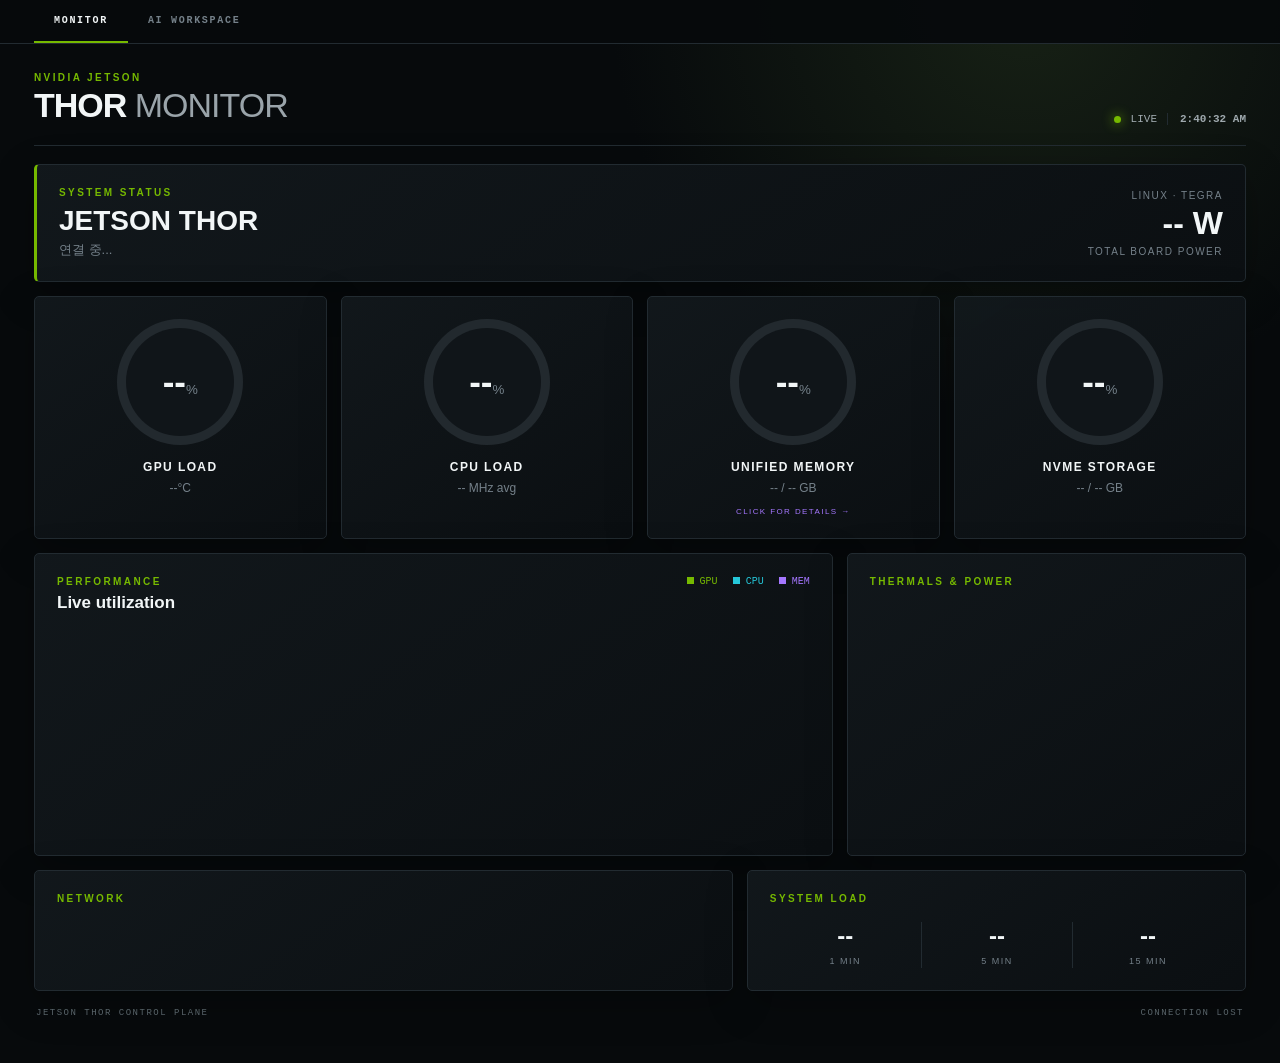
==== index.html @ 1fd7d916 "Initial Jetson Thor Monitor release" ====
<!doctype html><html lang="ko"><head><meta charset="utf-8"><meta name="viewport" content="width=device-width,initial-scale=1"><title>Jetson Thor Monitor</title><link rel="stylesheet" href="style.css"><link rel="stylesheet" href="detail.css"><link rel="stylesheet" href="tabs.css?v=6"></head>
<body><div class="shell"><header><div><div class="eyebrow">NVIDIA JETSON</div><h1>THOR <span>MONITOR</span></h1></div><div class="online"><i></i><span>LIVE</span><b id="clock">--:--:--</b></div></header>
<main><section class="hero card"><div><p class="label">SYSTEM STATUS</p><h2 id="hostname">JETSON THOR</h2><p id="uptime">연결 중...</p></div><div class="hero-meta"><span>LINUX · TEGRA</span><strong id="powerTotal">-- W</strong><small>TOTAL BOARD POWER</small></div></section>
<section class="gauges"><article class="card gauge"><div class="ring" id="gpuRing"><div><strong id="gpu">--</strong><small>%</small></div></div><h3>GPU LOAD</h3><p id="gpuTemp">--°C</p></article><article class="card gauge"><div class="ring cyan" id="cpuRing"><div><strong id="cpu">--</strong><small>%</small></div></div><h3>CPU LOAD</h3><p id="cpuClock">-- MHz avg</p></article><article class="card gauge clickable" id="memoryCard"><div class="ring violet" id="memRing"><div><strong id="mem">--</strong><small>%</small></div></div><h3>UNIFIED MEMORY</h3><p id="memText">-- / -- GB</p><small class="inspect">CLICK FOR DETAILS →</small></article><article class="card gauge"><div class="ring amber" id="diskRing"><div><strong id="disk">--</strong><small>%</small></div></div><h3>NVME STORAGE</h3><p id="diskText">-- / -- GB</p></article></section>
<section class="grid"><article class="card chart-card"><div class="title"><div><p class="label">PERFORMANCE</p><h3>Live utilization</h3></div><div class="legend"><span class="g">GPU</span><span class="c">CPU</span><span class="m">MEM</span></div></div><canvas id="chart"></canvas></article>
<article class="card telemetry"><p class="label">THERMALS & POWER</p><div id="telemetry"></div></article></section>
<section class="bottom"><article class="card"><p class="label">NETWORK</p><div id="network" class="rows"></div></article><article class="card"><p class="label">SYSTEM LOAD</p><div class="loads"><div><strong id="load1">--</strong><span>1 MIN</span></div><div><strong id="load5">--</strong><span>5 MIN</span></div><div><strong id="load15">--</strong><span>15 MIN</span></div></div></article></section></main><footer><span>JETSON THOR CONTROL PLANE</span><span id="updated">WAITING FOR TELEMETRY</span></footer></div><div class="modal" id="memoryModal"><div class="modal-panel card"><button id="closeMemory">×</button><p class="label">UNIFIED MEMORY INSPECTOR</p><h2>Memory detail</h2><div id="memoryBar" class="memory-bar"></div><div id="memoryLegend" class="memory-legend"></div><h3 class="process-title">TOP PROCESSES BY RESIDENT MEMORY</h3><div id="processes" class="processes"></div></div></div><script src="app.js"></script><script src="memory.js"></script><script src="tabs.js?v=6"></script></body></html>
---- style.css ----
:root{--bg:#070a0c;--panel:#101519;--line:#222b31;--green:#76b900;--cyan:#25c7d9;--violet:#a577ff;--amber:#ffb454;--muted:#75818a;--text:#f2f6f7}*{box-sizing:border-box}body{margin:0;background:radial-gradient(circle at 80% 0,#172115 0,transparent 28%),var(--bg);color:var(--text);font-family:Inter,Segoe UI,Arial,sans-serif}.shell{max-width:1500px;margin:auto;padding:28px 34px}header{display:flex;justify-content:space-between;align-items:end;border-bottom:1px solid var(--line);padding-bottom:20px}h1{margin:3px 0 0;font-size:34px;letter-spacing:-1px}h1 span{font-weight:300;color:#9aa4aa}.eyebrow,.label{font-size:10px;letter-spacing:2.4px;color:var(--green);font-weight:800;margin:0}.online{display:flex;gap:10px;align-items:center;font:11px monospace;color:#9fa9ae}.online i{width:7px;height:7px;border-radius:50%;background:var(--green);box-shadow:0 0 12px var(--green)}.online b{border-left:1px solid var(--line);padding-left:12px}main{display:grid;gap:14px;margin-top:18px}.card{background:linear-gradient(145deg,rgba(18,24,28,.96),rgba(11,15,18,.98));border:1px solid var(--line);border-radius:5px;padding:22px;box-shadow:0 12px 40px #0004}.hero{display:flex;justify-content:space-between;align-items:center;border-left:3px solid var(--green)}.hero h2{font-size:28px;margin:7px 0 4px}.hero p:not(.label){margin:0;color:var(--muted);font-size:13px}.hero-meta{text-align:right;display:grid}.hero-meta span,.hero-meta small{font-size:10px;color:var(--muted);letter-spacing:1.5px}.hero-meta strong{font-size:32px;margin:4px 0}.gauges{display:grid;grid-template-columns:repeat(4,1fr);gap:14px}.gauge{text-align:center}.ring{--v:0;--color:var(--green);width:126px;height:126px;margin:0 auto 15px;border-radius:50%;display:grid;place-items:center;background:conic-gradient(var(--color) calc(var(--v)*1%),#22292e 0);position:relative}.ring:before{content:"";position:absolute;inset:9px;background:#101519;border-radius:50%}.ring div{z-index:1}.ring strong{font-size:35px}.ring small{color:var(--muted)}.ring.cyan{--color:var(--cyan)}.ring.violet{--color:var(--violet)}.ring.amber{--color:var(--amber)}.gauge h3{font-size:12px;letter-spacing:1.4px;margin:0}.gauge p{color:var(--muted);font-size:12px;margin:7px 0 0}.grid{display:grid;grid-template-columns:2fr 1fr;gap:14px}.title{display:flex;justify-content:space-between}.title h3{margin:6px 0;font-size:17px}.legend{display:flex;gap:15px;font:10px monospace}.legend span:before{content:"";display:inline-block;width:7px;height:7px;margin-right:6px;background:currentColor}.g{color:var(--green)}.c{color:var(--cyan)}.m{color:var(--violet)}canvas{width:100%;height:210px}.telemetry>div{margin-top:15px}.tele{display:grid;grid-template-columns:1fr auto;gap:8px;padding:10px 0;border-bottom:1px solid #1d252a}.tele span{font-size:12px;color:#aab3b8}.tele strong{font:13px monospace}.bar{grid-column:1/-1;height:3px;background:#222a2f}.bar i{display:block;height:100%;background:var(--green)}.bottom{display:grid;grid-template-columns:1.4fr 1fr;gap:14px}.rows{margin-top:14px}.netrow{display:grid;grid-template-columns:1fr auto auto;gap:22px;padding:8px 0;font:12px monospace;color:#b4bec3}.netrow b{color:var(--cyan)}.loads{display:grid;grid-template-columns:repeat(3,1fr);text-align:center;margin-top:18px}.loads div+div{border-left:1px solid var(--line)}.loads strong{display:block;font-size:24px}.loads span{font-size:9px;color:var(--muted);letter-spacing:1.5px}footer{display:flex;justify-content:space-between;color:#59646a;font:9px monospace;letter-spacing:1.5px;padding:17px 2px}@media(max-width:900px){.gauges{grid-template-columns:repeat(2,1fr)}.grid,.bottom{grid-template-columns:1fr}}@media(max-width:520px){.shell{padding:18px 12px}.gauges{grid-template-columns:1fr 1fr}.ring{width:105px;height:105px}.hero-meta{display:none}}
---- detail.css ----
.clickable{cursor:pointer;transition:border-color .2s,transform .2s}.clickable:hover{border-color:var(--violet);transform:translateY(-2px)}.inspect{display:block;margin-top:12px;color:var(--violet);font-size:8px;letter-spacing:1.4px}.modal{display:none;position:fixed;inset:0;background:#020405d9;z-index:10;place-items:center;padding:20px;backdrop-filter:blur(8px)}.modal.open{display:grid}.modal-panel{width:min(760px,100%);max-height:90vh;overflow:auto;position:relative;padding:30px}.modal-panel>button{position:absolute;right:20px;top:14px;border:0;background:transparent;color:#89949b;font-size:30px;cursor:pointer}.modal-panel h2{margin:7px 0 24px}.memory-bar{display:flex;height:18px;background:#273038;overflow:hidden;border-radius:2px}.memory-bar i{height:100%}.memory-legend{display:grid;grid-template-columns:repeat(3,1fr);gap:10px;margin:18px 0 28px}.memory-legend div{border-left:2px solid var(--c);padding-left:9px}.memory-legend span{display:block;font-size:9px;color:var(--muted);letter-spacing:1px}.memory-legend strong{font:14px monospace}.process-title{font-size:10px;letter-spacing:1.5px;color:#879299}.proc{display:grid;grid-template-columns:50px 1fr auto;gap:12px;padding:10px 0;border-bottom:1px solid var(--line);font:12px monospace}.proc span{color:var(--muted)}
@media(max-width:520px){.memory-legend{grid-template-columns:repeat(2,1fr)}}
---- tabs.css ----
.top-tabs{position:sticky;top:0;z-index:8;display:flex;background:#070a0cf2;border-bottom:1px solid #222b31;padding:0 34px}.top-tab{appearance:none;border:0;border-bottom:2px solid transparent;background:transparent;color:#75818a;padding:15px 20px;font:700 10px monospace;letter-spacing:1.7px;cursor:pointer}.top-tab.active{color:#f2f6f7;border-bottom-color:#76b900}.ai-frame{display:none;width:100%;height:calc(100vh - 48px);border:0;background:#0f1115}.ai-mode .shell{display:none}.ai-mode .ai-frame{display:block}@media(max-width:520px){.top-tabs{padding:0 12px}.top-tab{flex:1}}
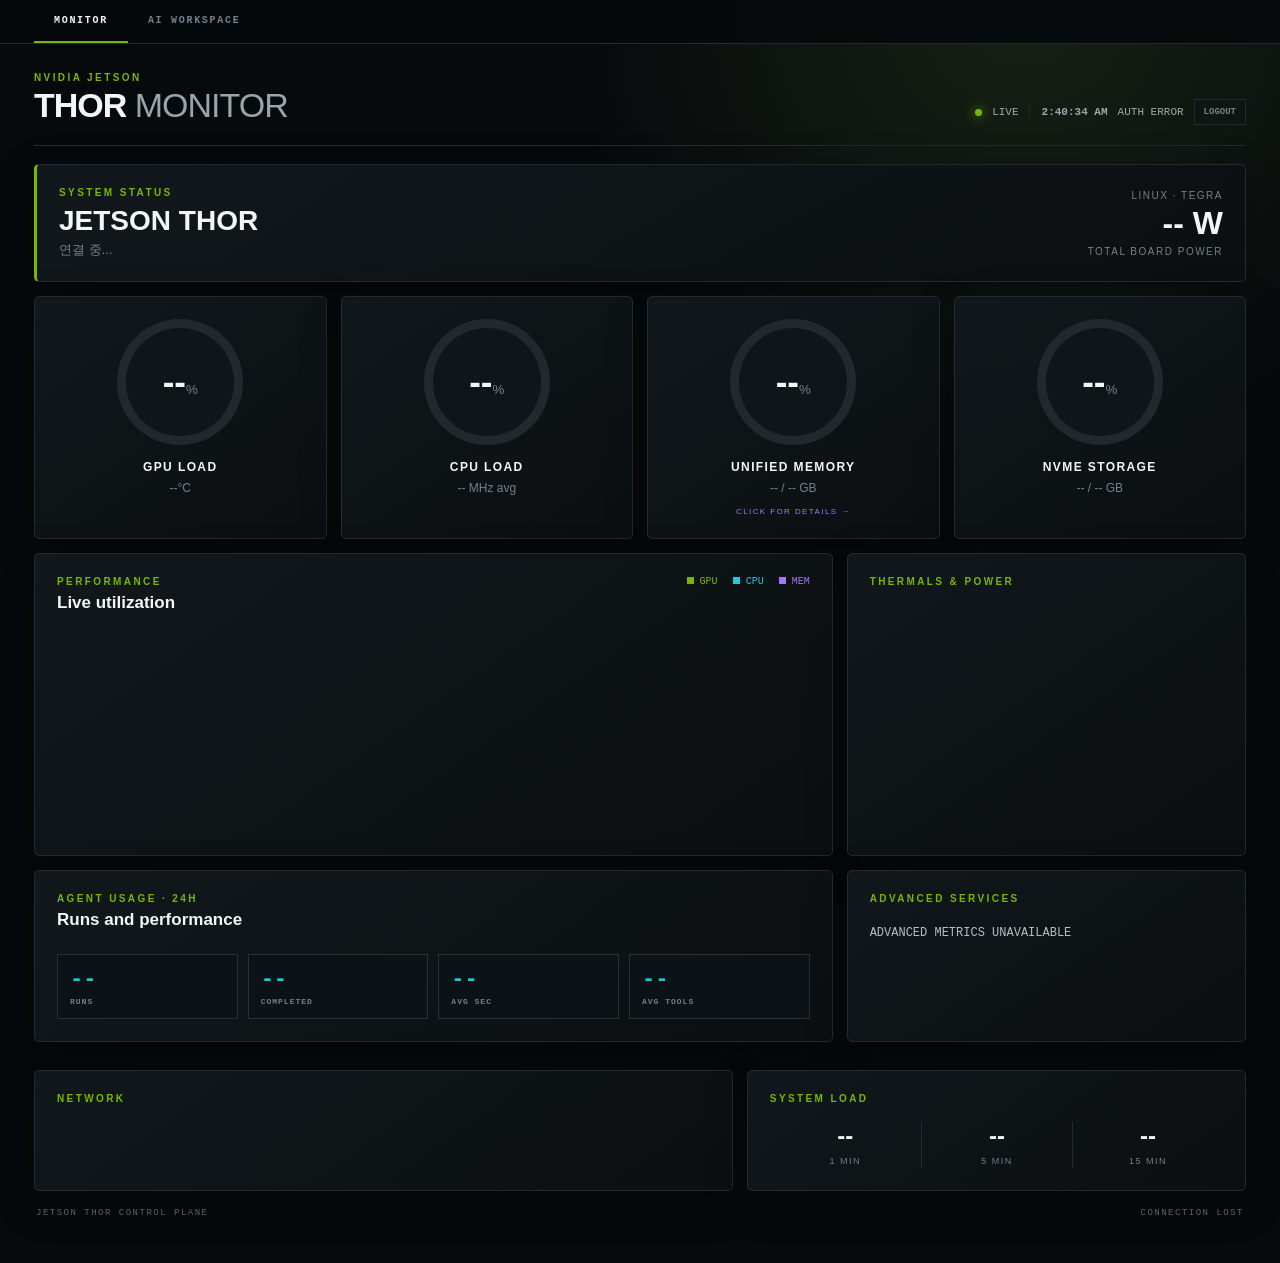
==== commit 03769aeb: "feat: add multi-user session isolation" ====
--- a/index.html
+++ b/index.html
@@ -1,7 +1,7 @@
-<!doctype html><html lang="ko"><head><meta charset="utf-8"><meta name="viewport" content="width=device-width,initial-scale=1"><title>Jetson Thor Monitor</title><link rel="stylesheet" href="style.css"><link rel="stylesheet" href="detail.css"><link rel="stylesheet" href="tabs.css?v=6"></head>
-<body><div class="shell"><header><div><div class="eyebrow">NVIDIA JETSON</div><h1>THOR <span>MONITOR</span></h1></div><div class="online"><i></i><span>LIVE</span><b id="clock">--:--:--</b></div></header>
+<!doctype html><html lang="ko"><head><meta charset="utf-8"><meta name="viewport" content="width=device-width,initial-scale=1"><title>Jetson Thor Monitor</title><link rel="stylesheet" href="style.css"><link rel="stylesheet" href="detail.css"><link rel="stylesheet" href="tabs.css?v=6"><link rel="stylesheet" href="auth-ui.css?v=1"></head>
+<body><div class="shell"><header><div><div class="eyebrow">NVIDIA JETSON</div><h1>THOR <span>MONITOR</span></h1></div><div class="online"><i></i><span>LIVE</span><b id="clock">--:--:--</b><span id="authUser"></span><button id="logout" class="auth-logout">LOGOUT</button></div></header>
 <main><section class="hero card"><div><p class="label">SYSTEM STATUS</p><h2 id="hostname">JETSON THOR</h2><p id="uptime">연결 중...</p></div><div class="hero-meta"><span>LINUX · TEGRA</span><strong id="powerTotal">-- W</strong><small>TOTAL BOARD POWER</small></div></section>
 <section class="gauges"><article class="card gauge"><div class="ring" id="gpuRing"><div><strong id="gpu">--</strong><small>%</small></div></div><h3>GPU LOAD</h3><p id="gpuTemp">--°C</p></article><article class="card gauge"><div class="ring cyan" id="cpuRing"><div><strong id="cpu">--</strong><small>%</small></div></div><h3>CPU LOAD</h3><p id="cpuClock">-- MHz avg</p></article><article class="card gauge clickable" id="memoryCard"><div class="ring violet" id="memRing"><div><strong id="mem">--</strong><small>%</small></div></div><h3>UNIFIED MEMORY</h3><p id="memText">-- / -- GB</p><small class="inspect">CLICK FOR DETAILS →</small></article><article class="card gauge"><div class="ring amber" id="diskRing"><div><strong id="disk">--</strong><small>%</small></div></div><h3>NVME STORAGE</h3><p id="diskText">-- / -- GB</p></article></section>
 <section class="grid"><article class="card chart-card"><div class="title"><div><p class="label">PERFORMANCE</p><h3>Live utilization</h3></div><div class="legend"><span class="g">GPU</span><span class="c">CPU</span><span class="m">MEM</span></div></div><canvas id="chart"></canvas></article>
 <article class="card telemetry"><p class="label">THERMALS & POWER</p><div id="telemetry"></div></article></section>
-<section class="bottom"><article class="card"><p class="label">NETWORK</p><div id="network" class="rows"></div></article><article class="card"><p class="label">SYSTEM LOAD</p><div class="loads"><div><strong id="load1">--</strong><span>1 MIN</span></div><div><strong id="load5">--</strong><span>5 MIN</span></div><div><strong id="load15">--</strong><span>15 MIN</span></div></div></article></section></main><footer><span>JETSON THOR CONTROL PLANE</span><span id="updated">WAITING FOR TELEMETRY</span></footer></div><div class="modal" id="memoryModal"><div class="modal-panel card"><button id="closeMemory">×</button><p class="label">UNIFIED MEMORY INSPECTOR</p><h2>Memory detail</h2><div id="memoryBar" class="memory-bar"></div><div id="memoryLegend" class="memory-legend"></div><h3 class="process-title">TOP PROCESSES BY RESIDENT MEMORY</h3><div id="processes" class="processes"></div></div></div><script src="app.js"></script><script src="memory.js"></script><script src="tabs.js?v=6"></script></body></html>
+<section class="bottom"><article class="card"><p class="label">NETWORK</p><div id="network" class="rows"></div></article><article class="card"><p class="label">SYSTEM LOAD</p><div class="loads"><div><strong id="load1">--</strong><span>1 MIN</span></div><div><strong id="load5">--</strong><span>5 MIN</span></div><div><strong id="load15">--</strong><span>15 MIN</span></div></div></article></section></main><footer><span>JETSON THOR CONTROL PLANE</span><span id="updated">WAITING FOR TELEMETRY</span></footer></div><div class="modal" id="memoryModal"><div class="modal-panel card"><button id="closeMemory">×</button><p class="label">UNIFIED MEMORY INSPECTOR</p><h2>Memory detail</h2><div id="memoryBar" class="memory-bar"></div><div id="memoryLegend" class="memory-legend"></div><h3 class="process-title">TOP PROCESSES BY RESIDENT MEMORY</h3><div id="processes" class="processes"></div></div></div><script src="auth-ui.js?v=1"></script><script src="app.js"></script><script src="memory.js"></script><script src="tabs.js?v=6"></script></body></html>
--- a/auth-ui.css
+++ b/auth-ui.css
@@ -0,0 +1 @@
+.auth-logout{border:1px solid var(--line);background:transparent;color:var(--muted);padding:7px 9px;font:700 9px monospace;cursor:pointer}.auth-logout:hover{border-color:var(--green);color:var(--text)}
